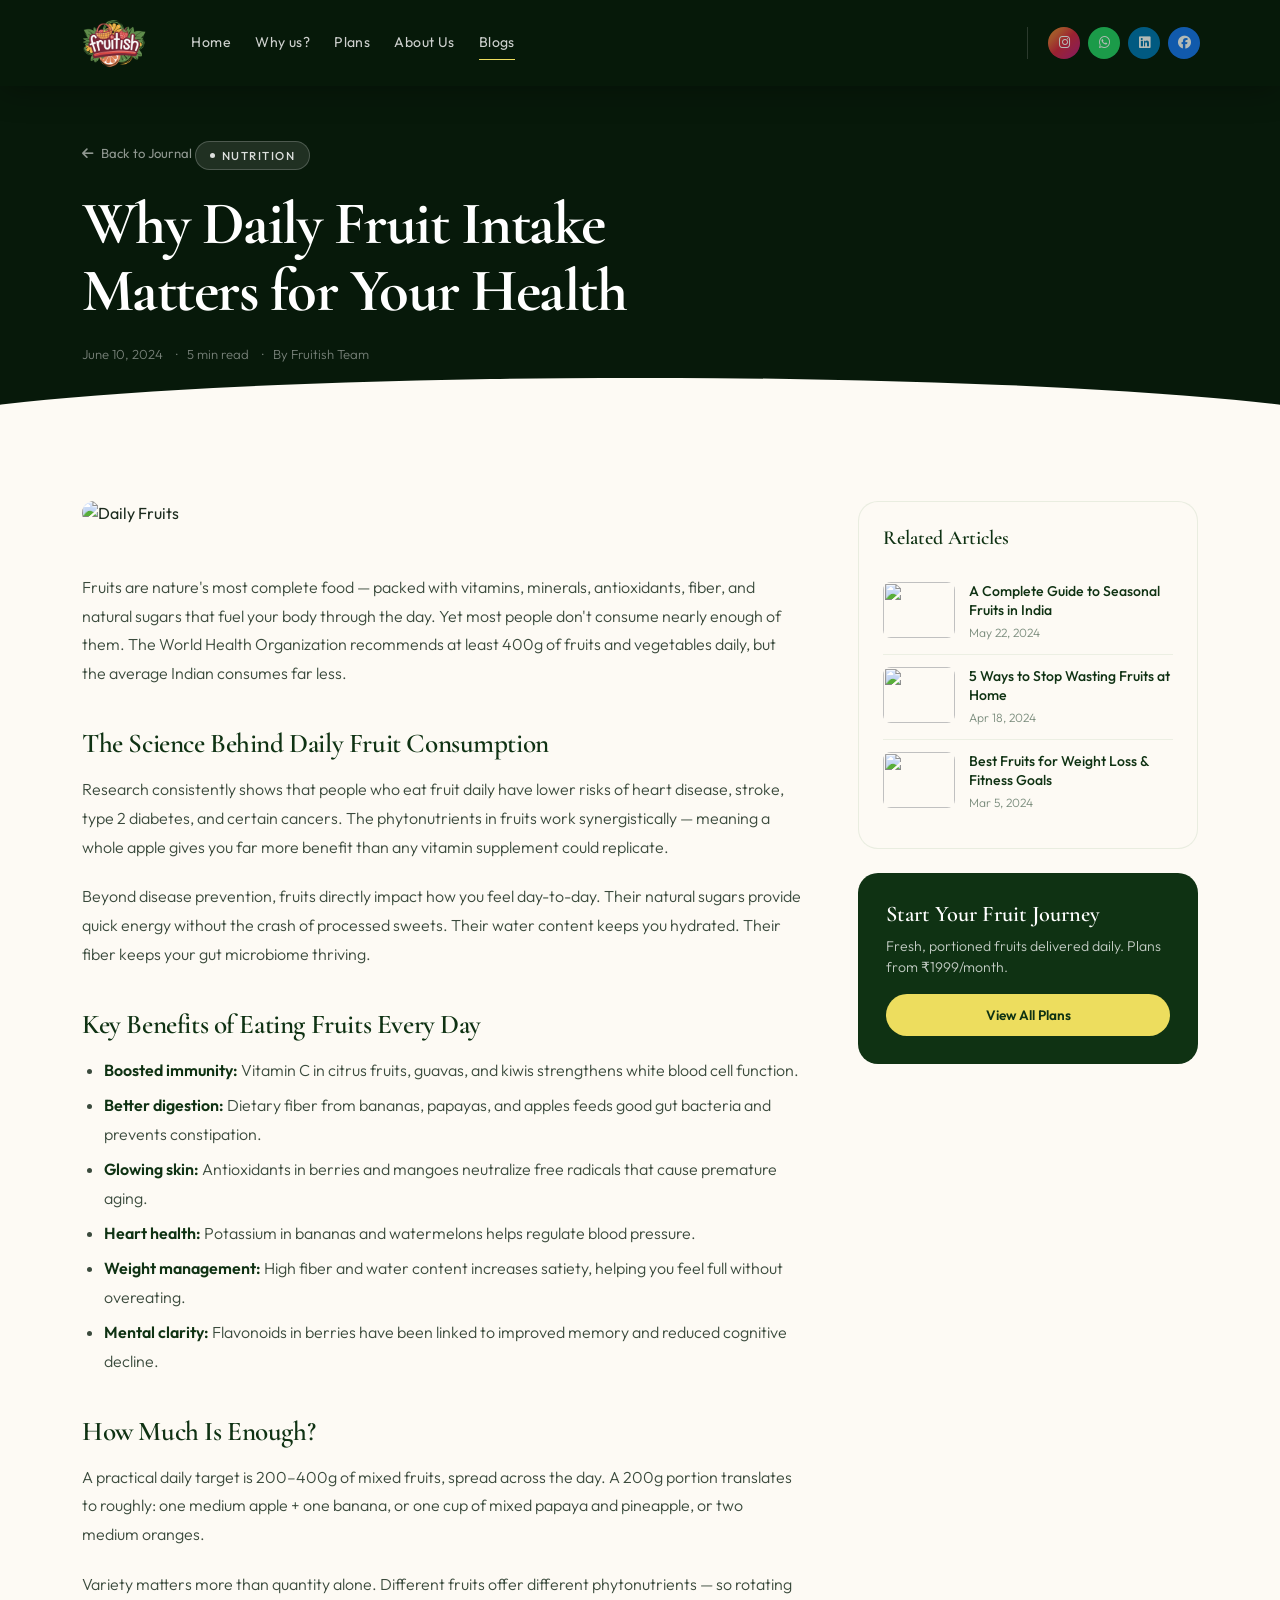
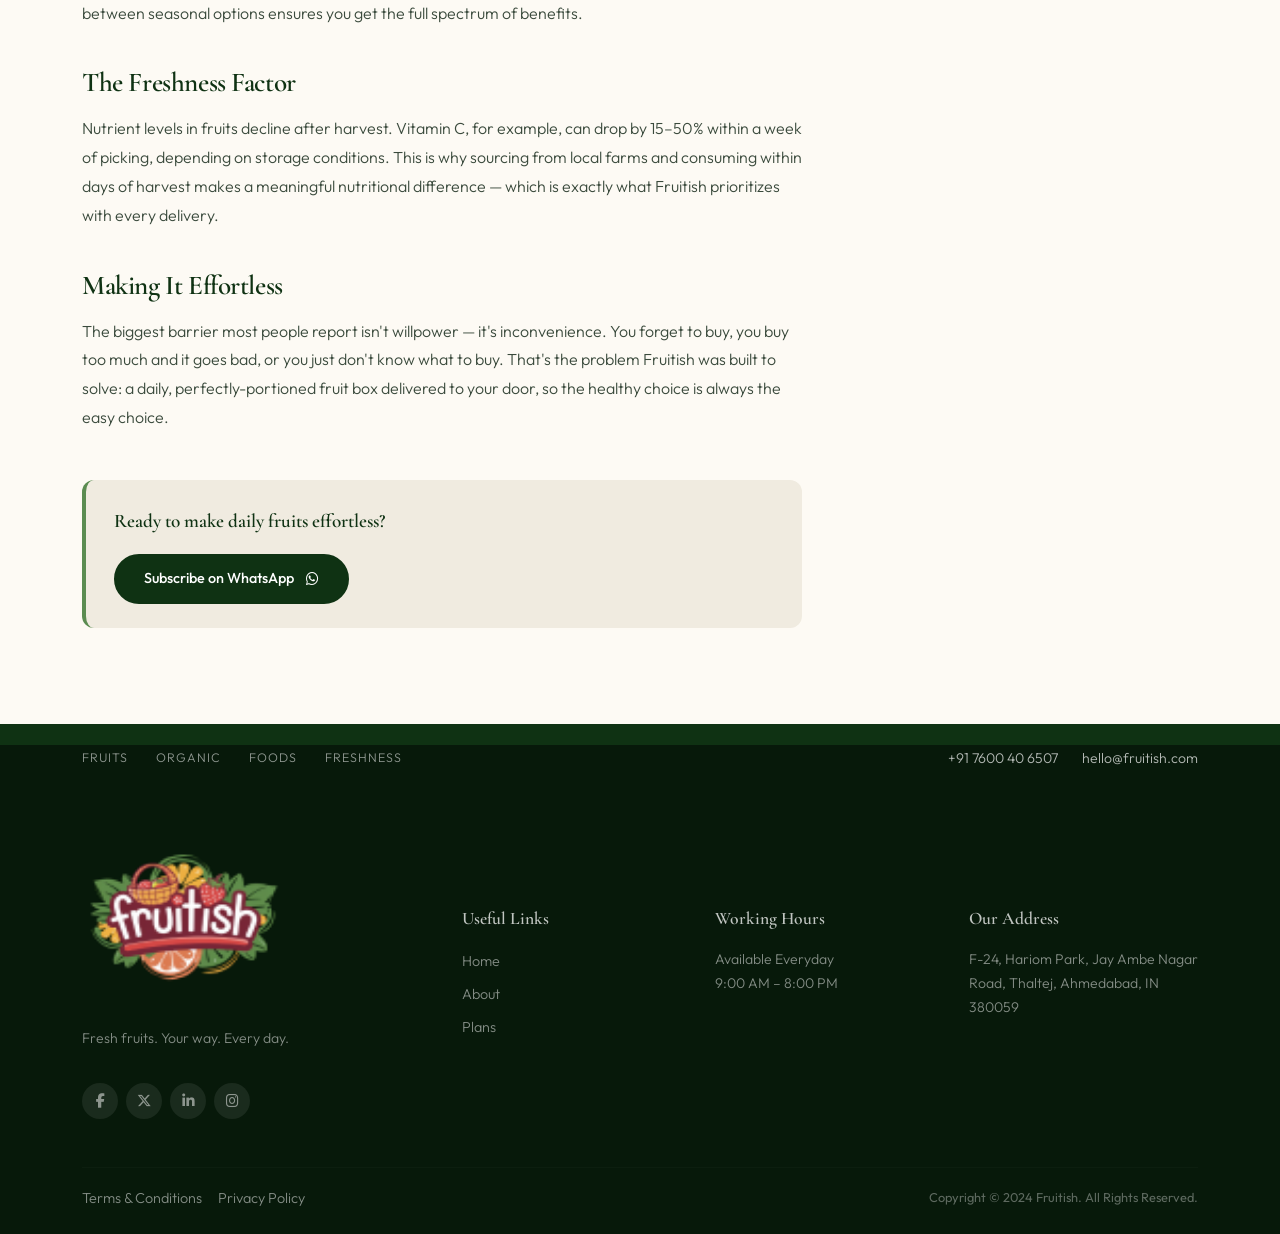
==== blog-detail.html @ 2821beb7 "Initial" ====
<!DOCTYPE html>
<html lang="en">
<head>
  <meta charset="UTF-8" />
  <meta name="viewport" content="width=device-width, initial-scale=1.0" />
  <title>Why Daily Fruit Intake Matters — Fruitish</title>
  <link rel="preconnect" href="https://fonts.googleapis.com" />
  <link rel="preconnect" href="https://fonts.gstatic.com" crossorigin />
  <link href="https://fonts.googleapis.com/css2?family=Cormorant+Garamond:ital,wght@0,300;0,400;0,600;0,700;1,300;1,400&family=Outfit:wght@300;400;500;600&display=swap" rel="stylesheet" />
  <link href="https://cdn.jsdelivr.net/npm/bootstrap@5.3.3/dist/css/bootstrap.min.css" rel="stylesheet" integrity="sha384-QWTKZyjpPEjISv5WaRU9OFeRpok6YctnYmDr5pNlyT2bRjXh0JMhjY6hW+ALEwIH" crossorigin="anonymous" />
  <link href="https://cdnjs.cloudflare.com/ajax/libs/font-awesome/6.6.0/css/all.min.css" rel="stylesheet" />
  <link rel="stylesheet" href="assets/css/main.css" />
  <style>
    .post-hero {
      background: var(--forest-deep, #07190A);
      padding: 140px 0 72px;
      position: relative;
      overflow: hidden;
    }
    .post-hero::after {
      content: '';
      position: absolute;
      bottom: -1px; left: 0; right: 0;
      height: 60px;
      background: var(--cream, #FDFAF4);
      clip-path: ellipse(60% 100% at 50% 100%);
    }
    .back-link {
      display: inline-flex;
      align-items: center;
      gap: 8px;
      font-size: .82rem;
      color: rgba(255,255,255,.55);
      text-decoration: none;
      margin-bottom: 28px;
      transition: color .3s;
    }
    .back-link:hover { color: white; }
    .post-hero h1 {
      font-family: 'Cormorant Garamond', Georgia, serif;
      font-size: clamp(2.2rem, 5vw, 3.8rem);
      font-weight: 700;
      line-height: 1.1;
      color: white;
      letter-spacing: -.025em;
      max-width: 760px;
    }
    .post-meta { color: rgba(255,255,255,.45); font-size: .82rem; font-weight: 300; margin-top: 20px; }
    .post-meta span + span::before { content: '·'; margin: 0 10px; }

    .post-body { max-width: 720px; }
    .post-body p { font-size: 1rem; font-weight: 300; color: #3A4A3C; line-height: 1.8; margin-bottom: 1.3rem; }
    .post-body h2 {
      font-family: 'Cormorant Garamond', Georgia, serif;
      font-size: 1.7rem;
      font-weight: 600;
      color: var(--forest, #0F3213);
      margin-top: 2.5rem;
      margin-bottom: .9rem;
      letter-spacing: -.015em;
    }
    .post-body ul { padding-left: 1.4rem; margin-bottom: 1.3rem; }
    .post-body ul li { font-size: 1rem; font-weight: 300; color: #3A4A3C; line-height: 1.8; margin-bottom: .4rem; }
    .post-body strong { font-weight: 600; color: var(--forest, #0F3213); }

    .post-cta-box {
      background: var(--sand, #F0EBE0);
      border-left: 4px solid var(--sage, #5B8C51);
      border-radius: 12px;
      padding: 24px 28px;
      margin-top: 3rem;
    }

    .sidebar-card {
      background: var(--cream, #FDFAF4);
      border: 1px solid rgba(91,140,81,.12);
      border-radius: 20px;
      padding: 24px;
      margin-bottom: 24px;
    }
    .sidebar-card h4 {
      font-family: 'Cormorant Garamond', Georgia, serif;
      font-size: 1.25rem;
      font-weight: 600;
      color: var(--forest, #0F3213);
      margin-bottom: 20px;
    }
    .related-item {
      display: flex;
      gap: 14px;
      text-decoration: none;
      padding: 12px 0;
      border-bottom: 1px solid rgba(91,140,81,.1);
      transition: opacity .3s;
    }
    .related-item:last-child { border-bottom: none; }
    .related-item:hover { opacity: .75; }
    .related-item img { width: 72px; height: 56px; object-fit: cover; border-radius: 8px; flex-shrink: 0; }
    .related-item-title { font-size: .88rem; font-weight: 500; color: var(--forest, #0F3213); line-height: 1.35; }
    .related-item-date { font-size: .75rem; color: var(--muted, #7A8C7C); margin-top: 4px; font-weight: 300; }

    .cta-green {
      background: var(--forest, #0F3213);
      border-radius: 20px;
      padding: 28px;
      color: white;
    }
    .cta-green h5 { font-family: 'Cormorant Garamond', Georgia, serif; font-size: 1.4rem; font-weight: 600; }
    .cta-green p { font-size: .88rem; font-weight: 300; opacity: .75; }
    .cta-green .btn { background: var(--gold, #EDDD5E); color: var(--forest, #0F3213); border-radius: 999px; font-weight: 600; font-family: 'Outfit', sans-serif; font-size: .85rem; padding: 10px 24px; width: 100%; }
    .cta-green .btn:hover { background: #f5e95a; color: var(--forest, #0F3213); }
  </style>
</head>
<body>

  <!-- Navbar -->
  <header class="site-header scrolled" id="siteHeader">
    <nav class="navbar navbar-expand-lg">
      <div class="container-fluid px-10">
        <a class="navbar-brand" href="index.html"><img src="assets/images/logo.png" alt="Fruitish" /></a>
        <button class="navbar-toggler" type="button" data-bs-toggle="collapse" data-bs-target="#navbarNav" aria-controls="navbarNav" aria-expanded="false" aria-label="Toggle navigation">
          <span class="navbar-toggler-icon"></span>
        </button>
        <div class="collapse navbar-collapse ps-3" id="navbarNav">
          <ul class="navbar-nav">
            <li class="nav-item"><a class="nav-link" href="index.html#home">Home</a></li>
            <li class="nav-item"><a class="nav-link" href="index.html#product">Why us?</a></li>
            <li class="nav-item"><a class="nav-link" href="index.html#plan">Plans</a></li>
            <li class="nav-item"><a class="nav-link" href="index.html#about">About Us</a></li>
            <li class="nav-item"><a class="nav-link active" href="blogs.html">Blogs</a></li>
          </ul>
          <div class="nav-social ms-auto">
            <a href="https://www.instagram.com/fruitish.in/" target="_blank" class="nav-social-icon instagram"><i class="fab fa-instagram"></i></a>
            <a href="https://wa.me/c/917600406507" target="_blank" class="nav-social-icon whatsapp"><i class="fab fa-whatsapp"></i></a>
            <a href="https://www.linkedin.com/company/fruitish-in/" target="_blank" class="nav-social-icon linkedin"><i class="fab fa-linkedin"></i></a>
            <a href="https://www.facebook.com/profile.php?id=61570203803189&mibextid=ZbWKwL" target="_blank" class="nav-social-icon facebook"><i class="fab fa-facebook"></i></a>
          </div>
        </div>
      </div>
    </nav>
  </header>

  <!-- Post Hero -->
  <div class="post-hero">
    <div class="container">
      <a href="blogs.html" class="back-link"><i class="fas fa-arrow-left"></i> Back to Journal</a>
      <span class="section-badge light" style="margin-bottom:18px;">Nutrition</span>
      <h1>Why Daily Fruit Intake<br>Matters for Your Health</h1>
      <div class="post-meta">
        <span>June 10, 2024</span>
        <span>5 min read</span>
        <span>By Fruitish Team</span>
      </div>
    </div>
  </div>

  <!-- Content -->
  <main class="container" style="padding-top: 64px; padding-bottom: 96px;">
    <div class="row g-5">
      <!-- Article -->
      <div class="col-lg-8">
        <img src="https://images.unsplash.com/photo-1610832958506-aa56368176cf?w=960&q=80" class="img-fluid rounded-4 mb-5 w-100" alt="Daily Fruits" style="max-height:460px; object-fit:cover;" />

        <article class="post-body">
          <p>Fruits are nature's most complete food — packed with vitamins, minerals, antioxidants, fiber, and natural sugars that fuel your body through the day. Yet most people don't consume nearly enough of them. The World Health Organization recommends at least 400g of fruits and vegetables daily, but the average Indian consumes far less.</p>

          <h2>The Science Behind Daily Fruit Consumption</h2>
          <p>Research consistently shows that people who eat fruit daily have lower risks of heart disease, stroke, type 2 diabetes, and certain cancers. The phytonutrients in fruits work synergistically — meaning a whole apple gives you far more benefit than any vitamin supplement could replicate.</p>
          <p>Beyond disease prevention, fruits directly impact how you feel day-to-day. Their natural sugars provide quick energy without the crash of processed sweets. Their water content keeps you hydrated. Their fiber keeps your gut microbiome thriving.</p>

          <h2>Key Benefits of Eating Fruits Every Day</h2>
          <ul>
            <li><strong>Boosted immunity:</strong> Vitamin C in citrus fruits, guavas, and kiwis strengthens white blood cell function.</li>
            <li><strong>Better digestion:</strong> Dietary fiber from bananas, papayas, and apples feeds good gut bacteria and prevents constipation.</li>
            <li><strong>Glowing skin:</strong> Antioxidants in berries and mangoes neutralize free radicals that cause premature aging.</li>
            <li><strong>Heart health:</strong> Potassium in bananas and watermelons helps regulate blood pressure.</li>
            <li><strong>Weight management:</strong> High fiber and water content increases satiety, helping you feel full without overeating.</li>
            <li><strong>Mental clarity:</strong> Flavonoids in berries have been linked to improved memory and reduced cognitive decline.</li>
          </ul>

          <h2>How Much Is Enough?</h2>
          <p>A practical daily target is 200–400g of mixed fruits, spread across the day. A 200g portion translates to roughly: one medium apple + one banana, or one cup of mixed papaya and pineapple, or two medium oranges.</p>
          <p>Variety matters more than quantity alone. Different fruits offer different phytonutrients — so rotating between seasonal options ensures you get the full spectrum of benefits.</p>

          <h2>The Freshness Factor</h2>
          <p>Nutrient levels in fruits decline after harvest. Vitamin C, for example, can drop by 15–50% within a week of picking, depending on storage conditions. This is why sourcing from local farms and consuming within days of harvest makes a meaningful nutritional difference — which is exactly what Fruitish prioritizes with every delivery.</p>

          <h2>Making It Effortless</h2>
          <p>The biggest barrier most people report isn't willpower — it's inconvenience. You forget to buy, you buy too much and it goes bad, or you just don't know what to buy. That's the problem Fruitish was built to solve: a daily, perfectly-portioned fruit box delivered to your door, so the healthy choice is always the easy choice.</p>

          <div class="post-cta-box">
            <p class="mb-3" style="font-weight:600; color:var(--forest); font-family:'Cormorant Garamond',serif; font-size:1.2rem;">Ready to make daily fruits effortless?</p>
            <a href="https://wa.me/c/917600406507" target="_blank" class="btn-fruitish">Subscribe on WhatsApp <i class="fab fa-whatsapp ms-1"></i></a>
          </div>
        </article>
      </div>

      <!-- Sidebar -->
      <div class="col-lg-4">
        <div class="sidebar-card">
          <h4>Related Articles</h4>
          <a href="blog-detail.html" class="related-item">
            <img src="https://images.unsplash.com/photo-1490885578174-acda8905c2c6?w=200&q=70" alt="" />
            <div>
              <div class="related-item-title">A Complete Guide to Seasonal Fruits in India</div>
              <div class="related-item-date">May 22, 2024</div>
            </div>
          </a>
          <a href="blog-detail.html" class="related-item">
            <img src="https://images.unsplash.com/photo-1567306226416-28f0efdc88ce?w=200&q=70" alt="" />
            <div>
              <div class="related-item-title">5 Ways to Stop Wasting Fruits at Home</div>
              <div class="related-item-date">Apr 18, 2024</div>
            </div>
          </a>
          <a href="blog-detail.html" class="related-item">
            <img src="https://images.unsplash.com/photo-1512621776951-a57141f2eefd?w=200&q=70" alt="" />
            <div>
              <div class="related-item-title">Best Fruits for Weight Loss &amp; Fitness Goals</div>
              <div class="related-item-date">Mar 5, 2024</div>
            </div>
          </a>
        </div>

        <div class="cta-green">
          <h5>Start Your Fruit Journey</h5>
          <p>Fresh, portioned fruits delivered daily. Plans from ₹1999/month.</p>
          <a href="index.html#plan" class="btn">View All Plans</a>
        </div>
      </div>
    </div>
  </main>

  <!-- Footer Bar -->
  <div class="footer-bar">
    <div class="container">
      <div class="d-md-flex justify-content-between py-4 align-items-center">
        <ul class="footer-tags"><li>Fruits</li><li>Organic</li><li>Foods</li><li>Freshness</li></ul>
        <div class="footer-contact">
          <a href="tel:+917600406507">+91 7600 40 6507</a>
          <a href="mailto:hello@fruitish.com">hello@fruitish.com</a>
        </div>
      </div>
    </div>
  </div>

  <!-- Footer Main -->
  <footer class="site-footer">
    <div class="container">
      <div class="row py-5 gy-5 align-items-center">
        <div class="col-lg-4 d-flex flex-column gap-3">
          <img src="assets/images/logo.png" alt="Fruitish" class="footer-giant-logo" />
          <p class="footer-tagline">Fresh fruits. Your way. Every day.</p>
          <div class="d-flex gap-2">
            <a href="https://www.facebook.com/profile.php?id=61570203803189" class="social-icons-footer" target="_blank"><i class="fab fa-facebook-f"></i></a>
            <a href="https://www.x.com/hey_fruitish" class="social-icons-footer" target="_blank"><i class="fab fa-x-twitter"></i></a>
            <a href="https://www.linkedin.com/company/fruitish-in/" class="social-icons-footer" target="_blank"><i class="fab fa-linkedin-in"></i></a>
            <a href="https://www.instagram.com/fruitish.in/" class="social-icons-footer" target="_blank"><i class="fab fa-instagram"></i></a>
          </div>
        </div>
        <div class="col-lg-8">
          <div class="row gy-4">
            <div class="col-md-4">
              <p class="footer-heading">Useful Links</p>
              <ul class="list-unstyled d-flex flex-column gap-2">
                <li><a href="index.html">Home</a></li>
                <li><a href="index.html#about">About</a></li>
                <li><a href="index.html#plan">Plans</a></li>
              </ul>
            </div>
            <div class="col-md-4">
              <p class="footer-heading">Working Hours</p>
              <p style="color:rgba(255,255,255,.5);font-weight:300;font-size:.88rem;line-height:1.7;">Available Everyday<br>9:00 AM – 8:00 PM</p>
            </div>
            <div class="col-md-4">
              <p class="footer-heading">Our Address</p>
              <p style="color:rgba(255,255,255,.5);font-weight:300;font-size:.88rem;line-height:1.7;">F-24, Hariom Park, Jay Ambe Nagar Road, Thaltej, Ahmedabad, IN 380059</p>
            </div>
          </div>
        </div>
      </div>
      <hr style="border-color:rgba(255,255,255,.08);margin:0 0 20px;" />
      <div class="d-flex flex-wrap justify-content-between gap-2 pb-4">
        <div class="d-flex gap-3"><a href="#">Terms &amp; Conditions</a><a href="#">Privacy Policy</a></div>
        <span style="color:rgba(255,255,255,.35);font-size:.8rem;">Copyright &copy; 2024 Fruitish. All Rights Reserved.</span>
      </div>
    </div>
  </footer>

  <script src="https://cdn.jsdelivr.net/npm/bootstrap@5.3.3/dist/js/bootstrap.bundle.min.js" integrity="sha384-YvpcrYf0tY3lHB60NNkmXc5s9fDVZLESaAA55NDzOxhy9GkcIdslK1eN7N6jIeHz" crossorigin="anonymous"></script>
</body>
</html>
---- assets/css/main.css ----
/* ============================================================
   FRUITISH — BOTANICAL LUXURY EDITORIAL
   Fonts: Cormorant Garamond (display) + Outfit (body)
   ============================================================ */

/* === VARIABLES === */
:root {
  --forest:       #0F3213;
  --forest-deep:  #07190A;
  --forest-light: #1A4520;
  --sage:         #5B8C51;
  --moss:         #78B342;
  --cream:        #FDFAF4;
  --sand:         #F0EBE0;
  --gold:         #EDDD5E;
  --amber:        #C8920A;
  --text:         #1C2B1E;
  --muted:        #7A8C7C;
  --white:        #FFFFFF;
  --radius-sm:    8px;
  --radius-md:    16px;
  --radius-lg:    28px;
  --radius-pill:  999px;
  --tr:           0.35s cubic-bezier(0.16, 1, 0.3, 1);
  --shadow-sm:    0 2px 16px rgba(15,50,19,.07);
  --shadow-md:    0 8px 40px rgba(15,50,19,.13);
  --shadow-lg:    0 24px 80px rgba(15,50,19,.2);
  --section-py:   96px;
}

/* === RESET === */
*, *::before, *::after { box-sizing: border-box; }
html { scroll-behavior: smooth; }
body {
  font-family: 'Outfit', 'Signika', sans-serif;
  color: var(--text);
  background-color: var(--cream);
  -webkit-font-smoothing: antialiased;
  overflow-x: hidden;
  margin: 0;
}
img { max-width: 100%; height: auto; display: block; }
a { transition: color var(--tr); }

/* === TYPOGRAPHY === */
h1, h2, h3, .font-display {
  font-family: 'Cormorant Garamond', Georgia, serif;
}

.section-badge {
  display: inline-flex;
  align-items: center;
  gap: 7px;
  font-family: 'Outfit', sans-serif;
  font-size: 0.72rem;
  font-weight: 500;
  letter-spacing: 0.13em;
  text-transform: uppercase;
  color: var(--sage);
  background: rgba(91,140,81,0.1);
  border: 1px solid rgba(91,140,81,0.25);
  padding: 5px 14px;
  border-radius: var(--radius-pill);
  margin-bottom: 16px;
}
.section-badge.light {
  color: rgba(255,255,255,0.85);
  background: rgba(255,255,255,0.1);
  border-color: rgba(255,255,255,0.2);
}
.section-badge::before {
  content: '';
  width: 5px;
  height: 5px;
  border-radius: 50%;
  background: currentColor;
}

.section-title {
  font-family: 'Cormorant Garamond', Georgia, serif;
  font-size: clamp(2.5rem, 5vw, 3.8rem);
  font-weight: 600;
  line-height: 1.08;
  color: var(--forest);
  letter-spacing: -0.02em;
  margin-bottom: 0;
}
.section-title em { font-style: italic; color: var(--sage); font-weight: 300; }
.section-title.light { color: var(--white); }
.section-title.light em { color: var(--gold); }

.section-sub {
  font-size: 1rem;
  color: var(--muted);
  font-weight: 300;
  margin-top: 14px;
  line-height: 1.6;
}

.py-section { padding-top: var(--section-py); padding-bottom: var(--section-py); }

/* === NAV SOCIAL ICONS === */
.nav-social {
  display: flex;
  align-items: center;
  gap: 8px;
  padding-left: 20px;
  border-left: 1px solid rgba(255,255,255,0.15);
  margin-left: 8px;
}
.nav-social-icon {
  width: 32px;
  height: 32px;
  border-radius: 50%;
  display: flex;
  align-items: center;
  justify-content: center;
  color: white;
  text-decoration: none;
  font-size: 13px;
  transition: transform var(--tr), opacity var(--tr);
  opacity: 0.7;
}
.nav-social-icon:hover { transform: scale(1.15); opacity: 1; color: white; }
.nav-social-icon.instagram { background: linear-gradient(135deg,#f09433,#e6683c,#dc2743,#cc2366,#bc1888); }
.nav-social-icon.whatsapp  { background: #25D366; }
.nav-social-icon.linkedin  { background: #0077B5; }
.nav-social-icon.facebook  { background: #1877F2; }

/* === NAVBAR === */
.site-header {
  position: fixed;
  top: 0; left: 0; right: 0;
  z-index: 998;
}
.site-header .navbar {
  padding: 20px 40px;
  transition: all var(--tr);
}
.site-header.scrolled {
  background: rgba(7,25,10,0.96);
  backdrop-filter: blur(20px);
  -webkit-backdrop-filter: blur(20px);
  box-shadow: 0 4px 32px rgba(0,0,0,0.3);
}
.site-header.scrolled .navbar { padding: 10px 40px; }

.navbar-brand img {
  height: 56px;
  width: auto;
}

.navbar-nav .nav-item .nav-link {
  font-family: 'Outfit', sans-serif !important;
  font-size: 0.88rem !important;
  font-weight: 400 !important;
  letter-spacing: 0.03em !important;
  color: rgba(255,255,255,0.8) !important;
  padding: 6px 12px !important;
  position: relative;
}
.navbar-nav .nav-item .nav-link::after {
  content: '';
  position: absolute;
  bottom: 0; left: 12px; right: 12px;
  height: 1px;
  background: var(--gold);
  transform: scaleX(0);
  transform-origin: right;
  transition: transform 0.3s ease;
}
.navbar-nav .nav-item .nav-link:hover { color: white !important; }
.navbar-nav .nav-item .nav-link:hover::after,
.navbar-nav .nav-item .nav-link.active::after { transform: scaleX(1); transform-origin: left; }

.nav-ai-btn {
  background: var(--gold) !important;
  color: var(--forest) !important;
  border-radius: var(--radius-pill) !important;
  font-weight: 600 !important;
  padding: 7px 20px !important;
}
.nav-ai-btn::after { display: none !important; }
.nav-ai-btn:hover { background: #f3e75a !important; color: var(--forest) !important; }

.navbar-toggler {
  border: 1px solid rgba(255,255,255,0.3);
  padding: 4px 8px;
}
.navbar-toggler-icon {
  background-image: url("data:image/svg+xml,%3csvg xmlns='http://www.w3.org/2000/svg' viewBox='0 0 30 30'%3e%3cpath stroke='rgba%28255%2C255%2C255%2C0.9%29' stroke-linecap='round' stroke-miterlimit='10' stroke-width='2' d='M4 7h22M4 15h22M4 23h22'/%3e%3c/svg%3e");
}

/* === HERO === */
.hero-section {
  position: relative;
  min-height: 100vh;
  display: flex;
  align-items: center;
  overflow: hidden;
  background-color: var(--forest-deep);
}
.hero-bg-layer {
  position: absolute;
  inset: 0;
  background-size: cover;
  background-position: center 30%;
  z-index: 0;
}
.hero-overlay {
  position: absolute;
  inset: 0;
  background: linear-gradient(115deg, rgba(7,25,10,.95) 0%, rgba(7,25,10,.78) 50%, rgba(7,25,10,.3) 100%);
  z-index: 1;
}
.hero-content {
  position: relative;
  z-index: 2;
  width: 100%;
  padding: 120px 40px 80px;
}
.hero-badge {
  display: inline-flex;
  align-items: center;
  gap: 9px;
  font-family: 'Outfit', sans-serif;
  font-size: 0.7rem;
  font-weight: 500;
  letter-spacing: 0.16em;
  text-transform: uppercase;
  color: var(--gold);
  border: 1px solid rgba(237,221,94,.35);
  padding: 6px 16px;
  border-radius: var(--radius-pill);
  margin-bottom: 28px;
}
.hero-badge-dot {
  width: 6px; height: 6px;
  border-radius: 50%;
  background: var(--gold);
  animation: pulse-dot 2s ease-in-out infinite;
}
@keyframes pulse-dot {
  0%,100% { opacity:1; transform:scale(1); }
  50% { opacity:.45; transform:scale(.65); }
}
.hero-headline {
  font-family: 'Cormorant Garamond', Georgia, serif;
  font-size: clamp(3rem, 8vw, 6.8rem);
  font-weight: 700;
  line-height: 0.96;
  color: white;
  letter-spacing: -0.025em;
  margin-bottom: 28px;
}
.hero-headline em {
  font-style: italic;
  font-weight: 300;
  color: var(--gold);
}
.hero-sub {
  font-family: 'Outfit', sans-serif;
  font-size: 1.05rem;
  font-weight: 300;
  color: rgba(255,255,255,.68);
  line-height: 1.7;
  max-width: 440px;
  margin-bottom: 40px;
}
.hero-ctas { display: flex; gap: 14px; flex-wrap: wrap; align-items: center; }

.btn-hero-primary {
  display: inline-flex;
  align-items: center;
  gap: 10px;
  background: var(--gold);
  color: var(--forest);
  font-family: 'Outfit', sans-serif;
  font-weight: 600;
  font-size: 0.9rem;
  padding: 14px 30px;
  border-radius: var(--radius-pill);
  text-decoration: none;
  transition: transform var(--tr), box-shadow var(--tr), background var(--tr);
  box-shadow: 0 8px 30px rgba(237,221,94,.3);
  border: 2px solid var(--gold);
}
.btn-hero-primary:hover {
  background: #f5e95a;
  color: var(--forest);
  transform: translateY(-2px);
  box-shadow: 0 14px 40px rgba(237,221,94,.4);
}
.btn-hero-secondary {
  display: inline-flex;
  align-items: center;
  gap: 8px;
  background: transparent;
  color: white;
  font-family: 'Outfit', sans-serif;
  font-weight: 400;
  font-size: 0.9rem;
  padding: 14px 22px;
  border-radius: var(--radius-pill);
  text-decoration: none;
  border: 1px solid rgba(255,255,255,.3);
  transition: border-color var(--tr), background var(--tr);
}
.btn-hero-secondary:hover {
  border-color: rgba(255,255,255,.65);
  background: rgba(255,255,255,.07);
  color: white;
}
.hero-divider {
  margin-top: 56px;
  padding-top: 32px;
  border-top: 1px solid rgba(255,255,255,.12);
  display: flex;
  gap: 44px;
}
.hero-stat { display: flex; flex-direction: column; }
.hero-stat-num {
  font-family: 'Cormorant Garamond', Georgia, serif;
  font-size: 2.5rem;
  font-weight: 700;
  color: var(--gold);
  line-height: 1;
}
.hero-stat-lbl {
  font-size: 0.75rem;
  font-weight: 300;
  color: rgba(255,255,255,.55);
  margin-top: 5px;
  letter-spacing: 0.04em;
}

/* Floating badge */
.hero-float-badge {
  background: white;
  border-radius: var(--radius-md);
  padding: 14px 18px;
  display: flex;
  align-items: center;
  gap: 12px;
  box-shadow: var(--shadow-lg);
  position: absolute;
  z-index: 3;
}
.hero-float-badge .fb-icon {
  width: 42px; height: 42px;
  background: rgba(91,140,81,.12);
  border-radius: 50%;
  display: flex; align-items: center; justify-content: center;
  color: var(--sage); font-size: 1.1rem;
}
.hero-float-badge .fb-title { font-weight: 600; font-size: 0.9rem; color: var(--text); line-height:1.2; }
.hero-float-badge .fb-sub { font-size: 0.72rem; font-weight: 300; color: var(--muted); margin-top: 2px; }

.hero-float-green {
  background: var(--forest);
  border-radius: var(--radius-md);
  padding: 14px 20px;
  text-align: center;
  box-shadow: var(--shadow-lg);
  position: absolute;
  z-index: 3;
}
.hero-float-green .fg-num {
  font-family: 'Cormorant Garamond', Georgia, serif;
  font-size: 2.2rem;
  font-weight: 700;
  color: var(--gold);
  line-height: 1;
}
.hero-float-green .fg-stars { color: var(--gold); font-size: 0.7rem; margin: 3px 0; }
.hero-float-green .fg-lbl { font-size: 0.68rem; color: rgba(255,255,255,.6); }

.hero-fruit-wrap {
  position: relative;
  height: 100%;
  display: flex;
  align-items: flex-end;
  justify-content: center;
}
.hero-fruit-img {
  max-height: 85vh;
  object-fit: contain;
  filter: drop-shadow(0 40px 80px rgba(0,0,0,.5));
  animation: float 6s ease-in-out infinite;
}
@keyframes float {
  0%,100% { transform: translateY(0); }
  50% { transform: translateY(-14px); }
}

.scroll-hint {
  position: absolute;
  bottom: 28px;
  left: 50%;
  transform: translateX(-50%);
  display: flex;
  flex-direction: column;
  align-items: center;
  gap: 8px;
  z-index: 2;
  color: rgba(255,255,255,.45);
  font-size: 0.65rem;
  letter-spacing: 0.14em;
  text-transform: uppercase;
}
.scroll-line {
  width: 1px; height: 40px;
  background: linear-gradient(to bottom, rgba(255,255,255,.45), transparent);
  animation: scroll-anim 1.6s ease-in-out infinite;
}
@keyframes scroll-anim {
  0% { transform:scaleY(0); transform-origin:top; }
  50% { transform:scaleY(1); transform-origin:top; }
  51% { transform:scaleY(1); transform-origin:bottom; }
  100% { transform:scaleY(0); transform-origin:bottom; }
}

/* === CHOOSE SECTION === */
.choose-section { background: var(--cream); padding-top: var(--section-py); padding-bottom: var(--section-py); position: relative; }
.choose-section::before {
  content: '';
  position: absolute;
  top: -1px; left: 0; right: 0;
  height: 70px;
  background: var(--forest-deep);
  clip-path: ellipse(55% 100% at 50% 0%);
}

.fruit-showcase { position: relative; display: flex; justify-content: center; align-items: center; }
.fruit-showcase-glow {
  position: absolute;
  width: 320px; height: 320px;
  border-radius: 50%;
  background: radial-gradient(circle, rgba(91,140,81,.14) 0%, transparent 70%);
}
.fruit-showcase img {
  position: relative;
  z-index: 1;
  max-height: 380px;
  object-fit: contain;
  filter: drop-shadow(0 30px 60px rgba(15,50,19,.22));
  animation: float 5s ease-in-out infinite;
}

/* JS-generated product items */
#left-column .row, #right-column .row {
  margin-bottom: 24px !important;
  padding: 20px 18px;
  border-radius: var(--radius-md);
  transition: background var(--tr), transform var(--tr);
  cursor: default;
  border: 1px solid transparent;
}
#left-column .row:hover, #right-column .row:hover {
  background: rgba(91,140,81,.07);
  border-color: rgba(91,140,81,.15);
  transform: translateY(-2px);
}
#left-column .col-3 svg, #right-column .col-3 svg { width: 50px !important; height: 50px !important; }
#left-column p.fs-4, #right-column p.fs-4 {
  font-family: 'Cormorant Garamond', Georgia, serif !important;
  font-size: 1.25rem !important;
  font-weight: 600 !important;
  color: var(--forest) !important;
  margin-bottom: 4px !important;
}
#left-column .text-secondary, #right-column .text-secondary {
  font-size: 0.88rem !important;
  color: var(--muted) !important;
  font-weight: 300 !important;
  line-height: 1.55 !important;
}

/* === PROCESS SECTION === */
.process-section {
  background: var(--forest);
  background-size: cover;
  background-position: center;
  position: relative;
  overflow: hidden;
  padding-top: var(--section-py);
  padding-bottom: var(--section-py);
}
.process-section::before {
  content: '';
  position: absolute;
  inset: 0;
  background: rgba(7,25,10,.75);
  z-index: 0;
}
.process-section .container { position: relative; z-index: 1; }

/* JS-generated work steps */
#work-section .col-md-4 {
  padding: 32px 28px;
  border-radius: var(--radius-lg);
  border: 1px solid rgba(255,255,255,.1);
  transition: background var(--tr), border-color var(--tr), transform var(--tr);
}
#work-section .col-md-4:hover {
  background: rgba(255,255,255,.06);
  border-color: rgba(255,255,255,.22);
  transform: translateY(-4px);
}
/* Step numbers */
#work-section .col-md-4 > p.fs-2 {
  font-family: 'Cormorant Garamond', Georgia, serif !important;
  font-size: 4rem !important;
  font-weight: 700 !important;
  color: rgba(255,255,255,.1) !important;
  line-height: 1 !important;
  margin-bottom: 20px !important;
}
/* Circle icon */
#work-section .circle {
  width: 60px !important;
  height: 60px !important;
  border-radius: 50% !important;
  background: rgba(237,221,94,.12) !important;
  border: 1.5px solid rgba(237,221,94,.4) !important;
  display: flex !important;
  align-items: center !important;
  justify-content: center !important;
  margin-bottom: 20px !important;
}
/* Title & desc */
#work-section .col-md-4 > p:nth-child(3) {
  font-family: 'Cormorant Garamond', Georgia, serif !important;
  font-size: 1.3rem !important;
  font-weight: 600 !important;
  color: white !important;
  margin-bottom: 10px !important;
}
#work-section .process-w, #work-section .col-md-4 > p.fs-18 {
  color: rgba(255,255,255,.62) !important;
  font-weight: 300 !important;
  line-height: 1.65 !important;
  font-size: 0.92rem !important;
}

/* === WHY CHOOSE SECTION === */
.why-choose-section { background: var(--white); padding-top: var(--section-py); padding-bottom: var(--section-py); }

#whyChooseContainer .card.choose-bg {
  background: var(--cream) !important;
  border: 1px solid rgba(91,140,81,.15) !important;
  border-radius: var(--radius-lg) !important;
  box-shadow: none !important;
  transition: transform var(--tr), box-shadow var(--tr), border-color var(--tr) !important;
}
#whyChooseContainer .card.choose-bg:hover {
  transform: translateY(-6px) !important;
  box-shadow: var(--shadow-md) !important;
  border-color: var(--sage) !important;
}
#whyChooseContainer .card-body { padding: 30px 28px !important; }
#whyChooseContainer .row { flex-direction: row !important; }
#whyChooseContainer .fs-5 {
  font-family: 'Cormorant Garamond', Georgia, serif !important;
  font-size: 1.28rem !important;
  font-weight: 600 !important;
  color: var(--forest) !important;
}
#whyChooseContainer .text-secondary {
  color: var(--muted) !important;
  font-size: 0.9rem !important;
  font-weight: 300 !important;
  line-height: 1.65 !important;
}
#whyChooseContainer hr { border-color: rgba(91,140,81,.15) !important; margin: 20px 0 !important; }

/* === BENEFITS SECTION === */
.benefits-section {
  background: var(--forest);
  background-size: cover;
  background-position: center;
  position: relative;
  overflow: hidden;
  padding-top: var(--section-py);
  padding-bottom: var(--section-py);
}
.benefits-section::before {
  content: '';
  position: absolute;
  inset: 0;
  background: rgba(7,25,10,.8);
  z-index: 0;
}
.benefits-section .container { position: relative; z-index: 1; }

.benefits-img-wrap {
  border-radius: var(--radius-lg);
  overflow: hidden;
  height: 100%;
  min-height: 400px;
  box-shadow: var(--shadow-lg);
}
.benefits-img-wrap img { width: 100%; height: 100%; object-fit: cover; }

/* JS-generated feature items */
#featuresContainer .row {
  padding: 22px 0 !important;
  border-color: rgba(255,255,255,.1) !important;
}
#featuresContainer .number {
  font-family: 'Cormorant Garamond', Georgia, serif !important;
  font-size: 3rem !important;
  font-weight: 700 !important;
  color: var(--gold) !important;
  opacity: 0.55 !important;
  line-height: 1 !important;
}
#featuresContainer .fs-5 {
  font-family: 'Cormorant Garamond', Georgia, serif !important;
  font-size: 1.2rem !important;
  font-weight: 600 !important;
  color: white !important;
}
#featuresContainer .fs-6 {
  color: rgba(255,255,255,.62) !important;
  font-weight: 300 !important;
  font-size: 0.88rem !important;
  line-height: 1.6 !important;
}

/* === STATS SECTION === */
.stats-section { background: var(--gold); padding: 72px 0; }
.stats-grid {
  display: grid;
  grid-template-columns: repeat(4,1fr);
}
.stat-item {
  display: flex;
  align-items: center;
  gap: 18px;
  padding: 20px 32px;
  border-right: 1px solid rgba(15,50,19,.12);
}
.stat-item:last-child { border-right: none; }
.stat-icon { width: 52px; height: 52px; flex-shrink: 0; display: flex; align-items: center; justify-content: center; }
.stat-icon img { width: 42px; height: 42px; object-fit: contain; }
.stat-number {
  font-family: 'Cormorant Garamond', Georgia, serif;
  font-size: 2.8rem;
  font-weight: 700;
  color: var(--forest);
  line-height: 1;
  margin: 0 0 4px;
}
.stat-info p { font-size: 0.8rem; color: rgba(15,50,19,.62); font-weight: 300; margin: 0; }

/* === PRICING SECTION === */
.pricing-section { background: var(--cream); padding-top: var(--section-py); padding-bottom: var(--section-py); }

.pricing-tabs-outer { display: flex; justify-content: center; margin-bottom: 52px; }
.pricing-tabs-inner {
  display: inline-flex;
  background: rgba(15,50,19,.08);
  border-radius: var(--radius-pill);
  padding: 4px;
  gap: 0;
}
/* Original JS expects .tab and .tab-content */
.tab {
  font-family: 'Outfit', sans-serif;
  font-size: 0.88rem;
  font-weight: 400;
  padding: 10px 32px;
  border-radius: var(--radius-pill);
  border: none;
  background: transparent;
  color: var(--muted);
  cursor: pointer;
  transition: background var(--tr), color var(--tr);
}
.tab.active { background: var(--forest) !important; color: white !important; }

.tab-content { display: none; }
.tab-content.active { display: block; }

/* JS-generated pricing cards */
.pricing-card .card {
  border: 1px solid rgba(15,50,19,.1) !important;
  border-radius: var(--radius-lg) !important;
  overflow: hidden !important;
  transition: transform var(--tr), box-shadow var(--tr) !important;
  box-shadow: var(--shadow-sm) !important;
}
.pricing-card .card:hover {
  transform: translateY(-8px) !important;
  box-shadow: var(--shadow-lg) !important;
}
.pricing-card .price-bg { background: var(--forest) !important; }
.pricing-card .card-body.price-bg { padding: 28px !important; }
.pricing-card .card-body.price-bg h3 {
  font-family: 'Cormorant Garamond', Georgia, serif !important;
  font-size: 1.7rem !important;
  font-weight: 600 !important;
  letter-spacing: -0.01em !important;
}
.pricing-card .card-body.price-bg h6 { font-weight: 300 !important; opacity: 0.7 !important; font-size: 0.85rem !important; }
.pricing-card .price-bg.p-3 { padding: 16px 28px !important; border-top: 1px solid rgba(255,255,255,.1) !important; }
.pricing-card .price-bg.p-3 h4 {
  font-family: 'Cormorant Garamond', Georgia, serif !important;
  font-size: 1.6rem !important;
  font-weight: 700 !important;
  color: var(--gold) !important;
}
.pricing-card .fs-6.text-secondary {
  color: var(--muted) !important;
  font-size: 0.88rem !important;
  font-weight: 300 !important;
  line-height: 1.65 !important;
  padding: 20px 28px !important;
  display: block !important;
}
.pricing-card .p-3.pb-4 { padding: 12px 20px 24px !important; }
.pricing-card .btn.price-bg {
  background: var(--forest) !important;
  color: white !important;
  border-radius: var(--radius-pill) !important;
  font-family: 'Outfit', sans-serif !important;
  font-size: 0.85rem !important;
  font-weight: 500 !important;
  padding: 11px 28px !important;
  letter-spacing: 0.05em !important;
  border: 2px solid var(--forest) !important;
  transition: background var(--tr), color var(--tr) !important;
}
.pricing-card .btn.price-bg:hover {
  background: transparent !important;
  color: var(--forest) !important;
}

/* === AVAILABILITY SECTION === */
.availability-section { background: var(--white); padding-top: var(--section-py); padding-bottom: var(--section-py); text-align: center; }
.platform-logos svg, .platform-logos a { transition: transform var(--tr), filter var(--tr); display: inline-block; }
.platform-logos a:hover { transform: scale(1.06); }

/* === TESTIMONIALS === */
.testimonials-section { background: var(--sand); padding-top: var(--section-py); padding-bottom: var(--section-py); }

/* JS-generated cards */
.testimonial-card {
  background: var(--white) !important;
  border-radius: var(--radius-lg) !important;
  padding: 32px !important;
  margin-right: 24px !important;
  border: 1px solid rgba(91,140,81,.1) !important;
  box-shadow: var(--shadow-sm) !important;
  transition: transform var(--tr), box-shadow var(--tr) !important;
}
.testimonial-card:hover {
  transform: translateY(-4px) !important;
  box-shadow: var(--shadow-md) !important;
}
.testimonial-card .fs-5 {
  font-family: 'Cormorant Garamond', Georgia, serif !important;
  font-size: 1.18rem !important;
  font-style: italic !important;
  color: var(--text) !important;
  font-weight: 400 !important;
  line-height: 1.7 !important;
}
.testimonial-card strong {
  font-family: 'Outfit', sans-serif !important;
  font-weight: 600 !important;
  color: var(--forest) !important;
  font-size: 0.95rem !important;
}
.testimonial-card .star-icon { color: #C8920A !important; font-size: 0.9rem !important; }
.slick-dots li button::before { color: var(--sage) !important; }
.slick-dots li.slick-active button::before { color: var(--forest) !important; }

.testimonial-nav-btn {
  width: 44px; height: 44px;
  border-radius: 50%;
  border: 1.5px solid rgba(15,50,19,.2);
  background: transparent;
  color: var(--forest);
  font-size: 1.1rem;
  cursor: pointer;
  transition: background var(--tr), border-color var(--tr), color var(--tr);
  display: flex; align-items: center; justify-content: center;
}
.testimonial-nav-btn:hover { background: var(--forest); border-color: var(--forest); color: white; }

/* === FOOTER === */
.footer-bar { background: var(--forest); color: white; }
.footer-tags {
  list-style: none; margin: 0; padding: 0;
  display: flex; gap: 28px; flex-wrap: wrap;
  font-size: 0.78rem; font-weight: 300;
  color: rgba(255,255,255,.55);
  letter-spacing: 0.08em; text-transform: uppercase;
  align-items: center;
}
.footer-contact { display: flex; gap: 24px; align-items: center; flex-wrap: wrap; }
.footer-contact a {
  color: rgba(255,255,255,.7);
  text-decoration: none;
  font-size: 0.88rem;
  font-weight: 300;
  transition: color var(--tr);
}
.footer-contact a:hover { color: white; }

.site-footer { background: var(--forest-deep); color: white; }
.site-footer a { color: rgba(255,255,255,.5); text-decoration: none; font-weight: 300; transition: color var(--tr); font-size: 0.9rem; }
.site-footer a:hover { color: rgba(255,255,255,.9); }
.site-footer h5 { color: rgba(255,255,255,.7); font-family: 'Outfit', sans-serif; }

.social-icons-footer {
  width: 36px; height: 36px;
  border-radius: 50%;
  background: rgba(255,255,255,.08);
  display: flex; align-items: center; justify-content: center;
  color: rgba(255,255,255,.65);
  text-decoration: none;
  font-size: 0.82rem;
  transition: background var(--tr), color var(--tr);
}
.social-icons-footer:hover { background: var(--sage); color: white; }
.footer-giant-logo {
  height: 150px;
  width: 200px;
  display: block;
  margin-bottom: 20px;
}
.footer-tagline {
  font-family: 'Outfit', sans-serif;
  font-size: 0.88rem;
  font-weight: 300;
  color: rgba(255,255,255,.5);
  line-height: 1.7;
}
.footer-heading {
  font-family: 'Cormorant Garamond', Georgia, serif;
  font-size: 1.1rem;
  font-weight: 600;
  color: rgba(255,255,255,.75);
  margin-bottom: 16px;
}

/* === BUTTONS === */
.btn-fruitish {
  display: inline-flex; align-items: center; gap: 8px;
  background: var(--forest); color: white;
  font-family: 'Outfit', sans-serif; font-weight: 500; font-size: 0.9rem;
  padding: 12px 28px; border-radius: var(--radius-pill);
  text-decoration: none; border: 2px solid var(--forest);
  transition: background var(--tr), color var(--tr), transform var(--tr);
}
.btn-fruitish:hover { background: transparent; color: var(--forest); transform: translateY(-2px); }

/* scroll reveal handled by GSAP ScrollTrigger */

/* === UTILITIES === */
.fs-16 { font-size: 16px !important; }
.fs-18 { font-size: 18px !important; }
.fw-300 { font-weight: 300 !important; }
.px-10 { padding-left: 40px !important; padding-right: 40px !important; }

@keyframes fadeInRight {
  from { opacity: 0; transform: translateX(24px); }
  to   { opacity: 1; transform: translateX(0); }
}
@keyframes fadeInDown {
  from { opacity: 0; transform: translateY(-24px); }
  to   { opacity: 1; transform: translateY(0); }
}

/* === RESPONSIVE === */
@media (max-width: 1199px) {
  .hero-content { padding: 120px 24px 80px; }
}
@media (max-width: 991px) {
  :root { --section-py: 64px; }
  .nav-social { border-left: none; padding-left: 0; margin-left: 0; padding-top: 12px; }
  .hero-headline { font-size: clamp(2.5rem, 7vw, 3.8rem); }
  .hero-divider { gap: 28px; margin-top: 36px; padding-top: 24px; }
  .stats-grid { grid-template-columns: repeat(2,1fr); }
  .stat-item { border-right: none; border-bottom: 1px solid rgba(15,50,19,.1); }
  .stat-item:nth-child(2n) { border-right: none; }
  .stat-item:nth-last-child(-n+2) { border-bottom: none; }
  .hero-content { padding: 100px 20px 60px; }
  .site-header .navbar { padding: 14px 20px; }
  .site-header.scrolled .navbar { padding: 10px 20px; }
}
@media (max-width: 767px) {
  :root { --section-py: 52px; }
  .hero-headline { font-size: 2.4rem; }
  .hero-divider { gap: 20px; }
  .hero-stat-num { font-size: 2rem; }
  .stats-grid { grid-template-columns: 1fr 1fr; }
  .footer-contact { flex-direction: column; gap: 8px; align-items: flex-start; }
  .pricing-tabs-inner { flex-direction: column; width: 100%; max-width: 260px; }
  .choose-section::before { height: 48px; }
  #left-column .row, #right-column .row { padding: 14px 10px; }
}
@media (max-width: 576px) {
  .hero-headline { font-size: 2rem; }
  .hero-sub { font-size: 0.95rem; }
  .stats-grid { grid-template-columns: 1fr; }
  .stat-item { border-right: none; border-bottom: 1px solid rgba(15,50,19,.1); }
  .hero-ctas { flex-direction: column; align-items: flex-start; }
  .px-10 { padding-left: 16px !important; padding-right: 16px !important; }
}
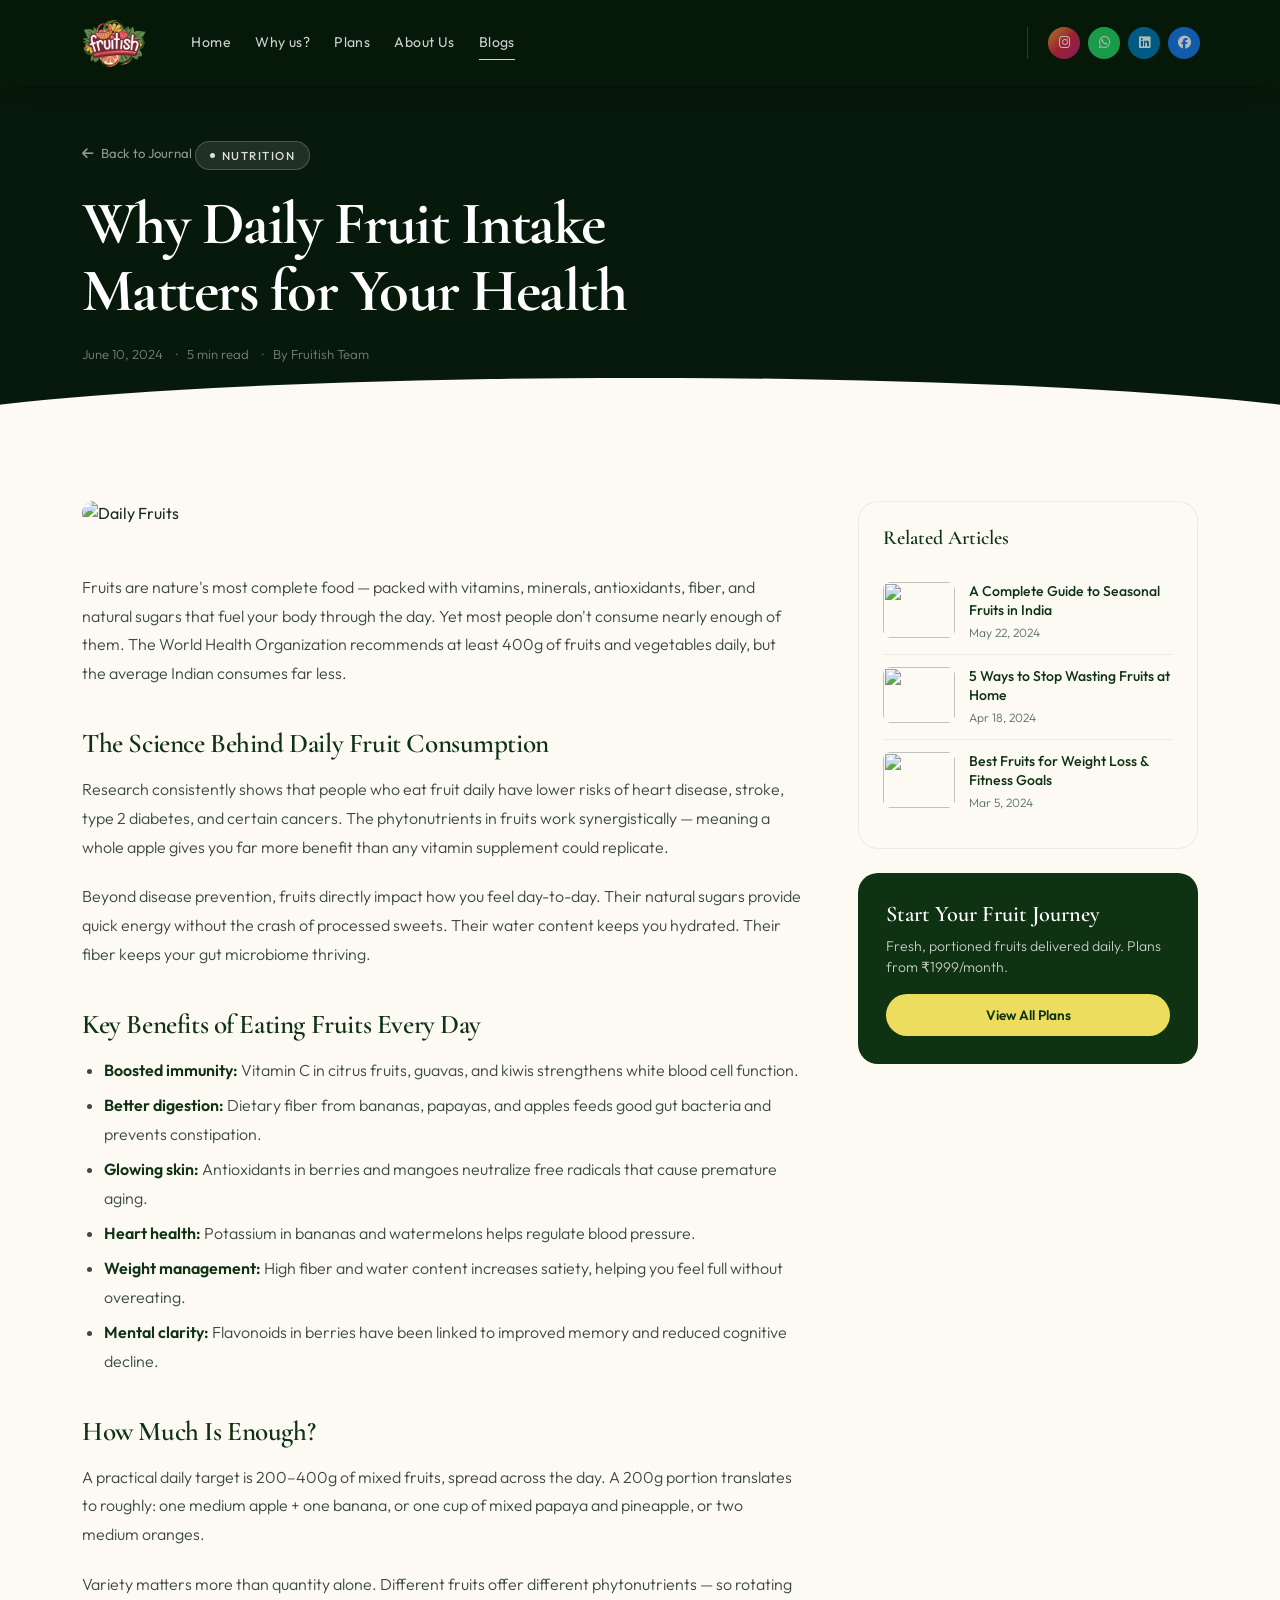
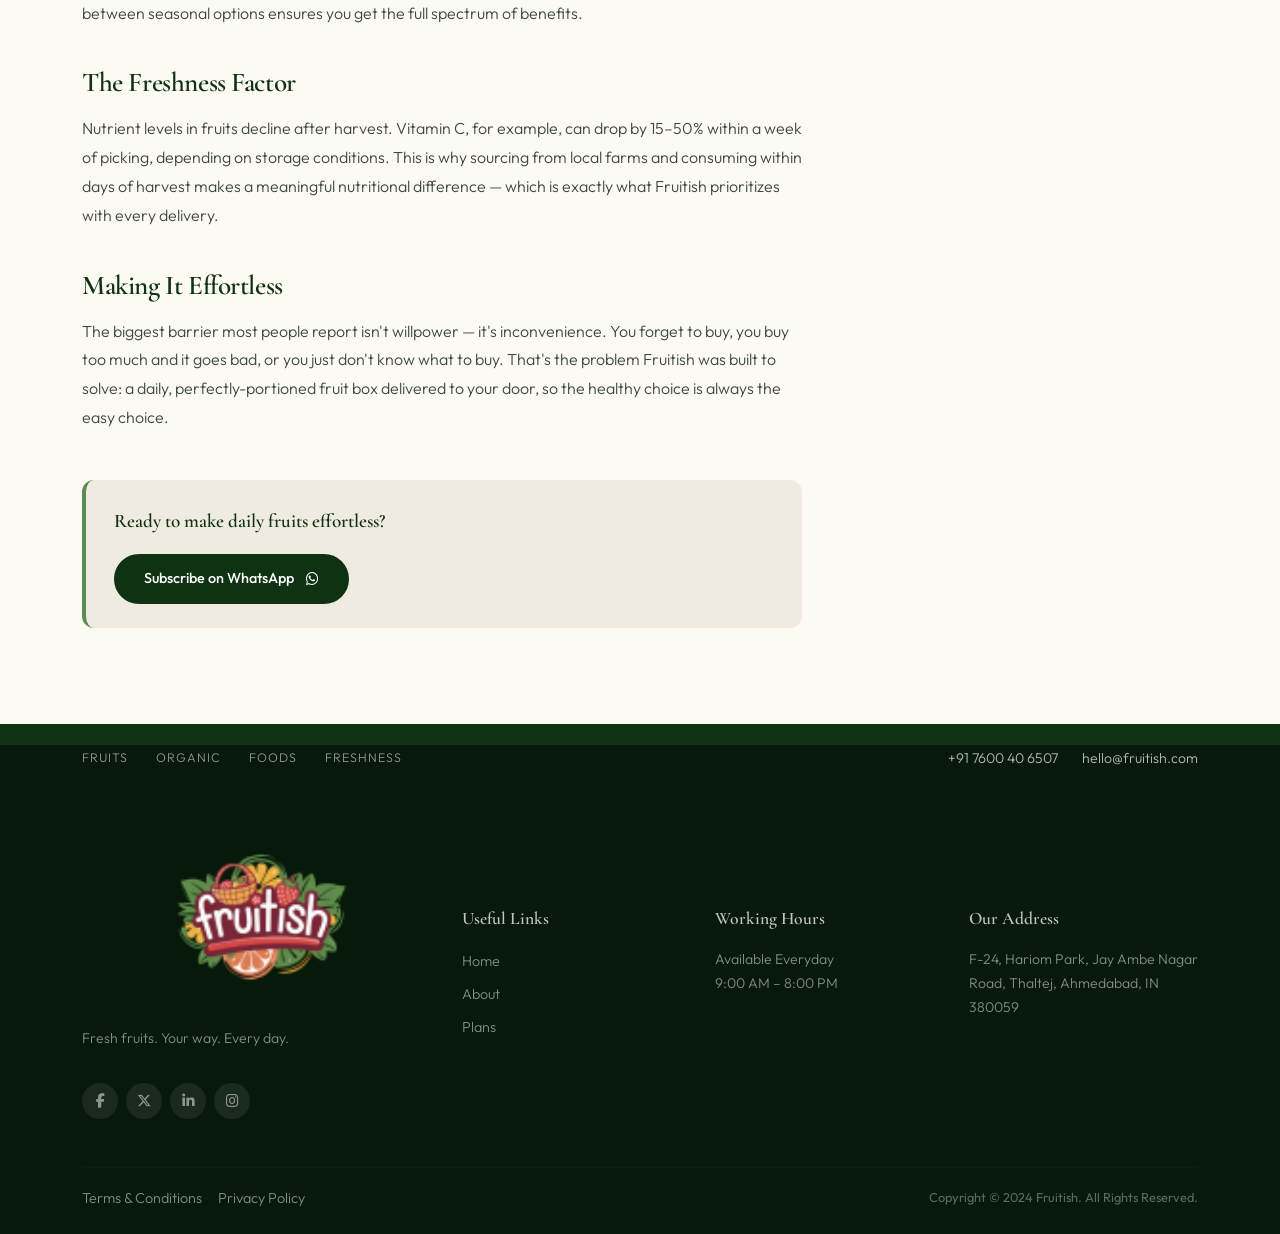
==== commit c828722e: "Add files via upload" ====
--- a/blog-detail.html
+++ b/blog-detail.html
@@ -6,9 +6,12 @@
   <title>Why Daily Fruit Intake Matters — Fruitish</title>
   <link rel="preconnect" href="https://fonts.googleapis.com" />
   <link rel="preconnect" href="https://fonts.gstatic.com" crossorigin />
+  <link rel="preconnect" href="https://cdnjs.cloudflare.com" />
+  <link rel="preconnect" href="https://cdn.jsdelivr.net" />
   <link href="https://fonts.googleapis.com/css2?family=Cormorant+Garamond:ital,wght@0,300;0,400;0,600;0,700;1,300;1,400&family=Outfit:wght@300;400;500;600&display=swap" rel="stylesheet" />
   <link href="https://cdn.jsdelivr.net/npm/bootstrap@5.3.3/dist/css/bootstrap.min.css" rel="stylesheet" integrity="sha384-QWTKZyjpPEjISv5WaRU9OFeRpok6YctnYmDr5pNlyT2bRjXh0JMhjY6hW+ALEwIH" crossorigin="anonymous" />
-  <link href="https://cdnjs.cloudflare.com/ajax/libs/font-awesome/6.6.0/css/all.min.css" rel="stylesheet" />
+  <link rel="preload" href="https://cdnjs.cloudflare.com/ajax/libs/font-awesome/6.6.0/css/all.min.css" as="style" onload="this.onload=null;this.rel='stylesheet'" />
+  <noscript><link rel="stylesheet" href="https://cdnjs.cloudflare.com/ajax/libs/font-awesome/6.6.0/css/all.min.css" /></noscript>
   <link rel="stylesheet" href="assets/css/main.css" />
   <style>
     .post-hero {
@@ -249,7 +252,7 @@
     <div class="container">
       <div class="row py-5 gy-5 align-items-center">
         <div class="col-lg-4 d-flex flex-column gap-3">
-          <img src="assets/images/logo.png" alt="Fruitish" class="footer-giant-logo" />
+          <img src="assets/images/logo.png" alt="Fruitish" class="footer-giant-logo" width="94" height="78" loading="lazy" />
           <p class="footer-tagline">Fresh fruits. Your way. Every day.</p>
           <div class="d-flex gap-2">
             <a href="https://www.facebook.com/profile.php?id=61570203803189" class="social-icons-footer" target="_blank"><i class="fab fa-facebook-f"></i></a>
--- a/assets/css/main.css
+++ b/assets/css/main.css
@@ -15,7 +15,7 @@
   --gold:         #EDDD5E;
   --amber:        #C8920A;
   --text:         #1C2B1E;
-  --muted:        #7A8C7C;
+  --muted:        #5A7060;
   --white:        #FFFFFF;
   --radius-sm:    8px;
   --radius-md:    16px;
@@ -56,7 +56,7 @@
   font-weight: 500;
   letter-spacing: 0.13em;
   text-transform: uppercase;
-  color: var(--sage);
+  color: #2E6B23;
   background: rgba(91,140,81,0.1);
   border: 1px solid rgba(91,140,81,0.25);
   padding: 5px 14px;
@@ -381,12 +381,13 @@
   display: flex;
   align-items: flex-end;
   justify-content: center;
+  will-change: transform;
+  animation: float 6s ease-in-out infinite;
 }
 .hero-fruit-img {
   max-height: 85vh;
   object-fit: contain;
   filter: drop-shadow(0 40px 80px rgba(0,0,0,.5));
-  animation: float 6s ease-in-out infinite;
 }
 @keyframes float {
   0%,100% { transform: translateY(0); }
@@ -431,7 +432,14 @@
   clip-path: ellipse(55% 100% at 50% 0%);
 }
 
-.fruit-showcase { position: relative; display: flex; justify-content: center; align-items: center; }
+.fruit-showcase {
+  position: relative;
+  display: flex;
+  justify-content: center;
+  align-items: center;
+  will-change: transform;
+  animation: float 5s ease-in-out infinite;
+}
 .fruit-showcase-glow {
   position: absolute;
   width: 320px; height: 320px;
@@ -444,7 +452,6 @@
   max-height: 380px;
   object-fit: contain;
   filter: drop-shadow(0 30px 60px rgba(15,50,19,.22));
-  animation: float 5s ease-in-out infinite;
 }
 
 /* JS-generated product items */
@@ -828,9 +835,10 @@
 .social-icons-footer:hover { background: var(--sage); color: white; }
 .footer-giant-logo {
   height: 150px;
-  width: 200px;
+  width: auto;
   display: block;
   margin-bottom: 20px;
+  object-fit: contain;
 }
 .footer-tagline {
   font-family: 'Outfit', sans-serif;
